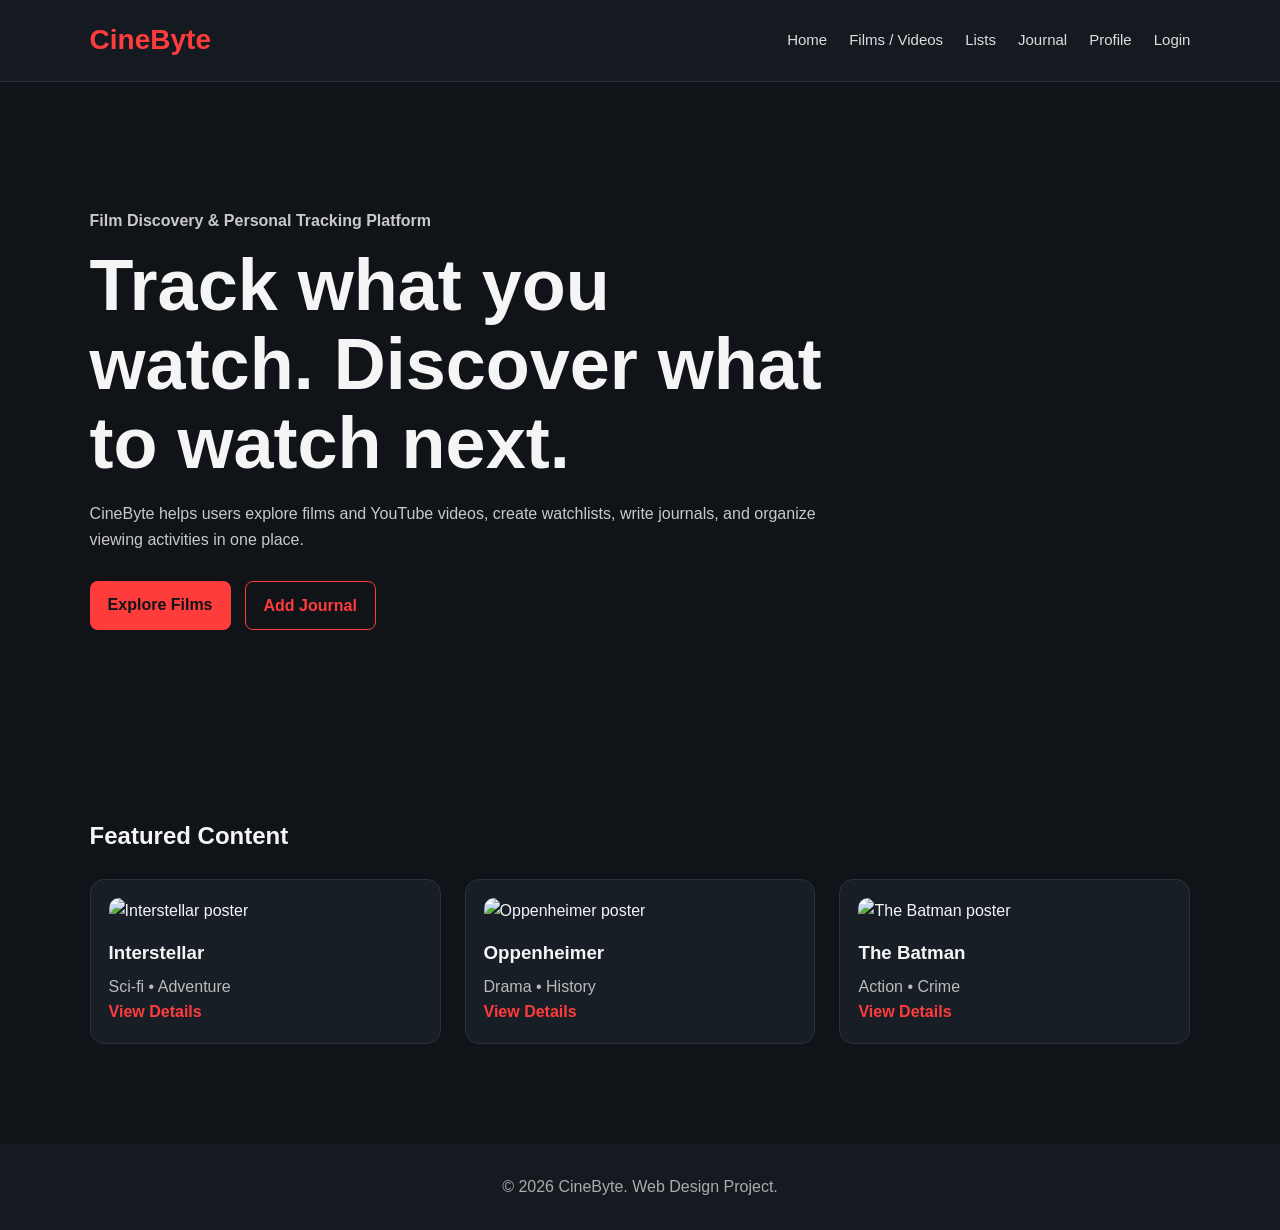
==== index.html @ 82fe27ac "initial commit" ====
<!DOCTYPE html>
<html lang="en">
<head>
  <meta charset="UTF-8" />
  <meta name="viewport" content="width=device-width, initial-scale=1.0" />
  <title>CineByte | Homepage</title>
  <link rel="stylesheet" href="style.css" />
</head>

<body>
  <header class="site-header">
    <a href="index.html" class="logo">CineByte</a>

    <button class="menu-toggle" onclick="toggleMenu()">☰</button>

    <nav id="mainNav">
      <a href="index.html">Home</a>
      <a href="films.html">Films / Videos</a>
      <a href="lists.html">Lists</a>
      <a href="journal.html">Journal</a>
      <a href="profile.html">Profile</a>
      <a href="auth.html" id="authNav">Login</a>
    </nav>
  </header>

  <main>
    <section class="hero">
      <div class="hero-content">
        <p class="tagline">Film Discovery & Personal Tracking Platform</p>
        <h1>Track what you watch. Discover what to watch next.</h1>
        <p>
          CineByte helps users explore films and YouTube videos, create watchlists,
          write journals, and organize viewing activities in one place.
        </p>

        <div class="hero-actions">
          <a href="films.html" class="btn">Explore Films</a>
          <a href="journal.html" class="btn btn-secondary">Add Journal</a>
        </div>
      </div>
    </section>

    <section class="content-section">
      <h2>Featured Content</h2>

      <div class="card-grid">
        <article class="movie-card">
          <img src="https://image.tmdb.org/t/p/w500/gEU2QniE6E77NI6lCU6MxlNBvIx.jpg" alt="Interstellar poster">
          <div>
            <h3>Interstellar</h3>
            <p>Sci-fi • Adventure</p>
            <a href="film-detail.html?title=Interstellar" class="small-link">View Details</a>
          </div>
        </article>

        <article class="movie-card">
          <img src="https://image.tmdb.org/t/p/w500/ptpr0kGAckfQkJeJIt8st5dglvd.jpg" alt="Oppenheimer poster">
          <div>
            <h3>Oppenheimer</h3>
            <p>Drama • History</p>
            <a href="film-detail.html?title=Oppenheimer" class="small-link">View Details</a>
          </div>
        </article>

        <article class="movie-card">
          <img src="https://image.tmdb.org/t/p/w500/74xTEgt7R36Fpooo50r9T25onhq.jpg" alt="The Batman poster">
          <div>
            <h3>The Batman</h3>
            <p>Action • Crime</p>
            <a href="film-detail.html?title=The Batman" class="small-link">View Details</a>
          </div>
        </article>
      </div>
    </section>
  </main>

  <footer>
    <p>&copy; 2026 CineByte. Web Design Project.</p>
  </footer>

  <script src="script.js"></script>
</body>
</html>
---- style.css ----
* {
  margin: 0;
  padding: 0;
  box-sizing: border-box;
  font-family: Arial, Helvetica, sans-serif;
}

body {
  background: #101318;
  color: #f5f5f5;
  line-height: 1.6;
}

a {
  color: inherit;
  text-decoration: none;
}

.site-header {
  position: sticky;
  top: 0;
  z-index: 1000;
  background: #151a21;
  padding: 18px 7%;
  display: flex;
  justify-content: space-between;
  align-items: center;
  border-bottom: 1px solid #2b323d;
}

.logo {
  font-size: 28px;
  font-weight: 800;
  color: #ff3c3c;
}

nav {
  display: flex;
  gap: 22px;
}

nav a {
  color: #ddd;
  font-size: 15px;
}

nav a:hover {
  color: #ff3c3c;
}

.menu-toggle {
  display: none;
  background: none;
  border: none;
  color: white;
  font-size: 26px;
  cursor: pointer;
}

.hero {
  min-height: 75vh;
  padding: 80px 7%;
  display: flex;
  align-items: center;
  background:
    linear-gradient(rgba(16, 19, 24, 0.75), rgba(16, 19, 24, 0.95)),
    url("https://image.tmdb.org/t/p/original/5YZbUmjbMa3ClvSW1Wj3D6XGolb.jpg") center/cover;
}

.hero-content {
  max-width: 750px;
}

.tagline {
  color: #ff3c3c;
  font-weight: bold;
  margin-bottom: 12px;
}

.hero h1,
.page-header h1 {
  font-size: clamp(38px, 6vw, 72px);
  line-height: 1.1;
  margin-bottom: 18px;
}

.hero p,
.page-header p {
  color: #c9c9c9;
  max-width: 750px;
}

.hero-actions {
  margin-top: 28px;
  display: flex;
  gap: 14px;
  flex-wrap: wrap;
}

.btn {
  display: inline-block;
  background: #ff3c3c;
  color: #101318;
  padding: 11px 18px;
  border-radius: 8px;
  border: none;
  cursor: pointer;
  font-weight: bold;
}

.btn:hover {
  background: #ffc84a;
}

.btn-secondary {
  background: transparent;
  color: #ff3c3c;
  border: 1px solid #ff3c3c;
}

.small-btn {
  padding: 8px 12px;
  font-size: 14px;
  margin-top: 10px;
}

.small-link {
  color: #ff3c3c;
  font-weight: bold;
}

.page-header,
.content-section {
  padding: 60px 7%;
}

.content-section h2 {
  margin-bottom: 24px;
}

.card-grid {
  display: grid;
  grid-template-columns: repeat(auto-fit, minmax(210px, 1fr));
  gap: 24px;
}

.movie-card,
.list-card,
.box,
.review-box {
  background: #181e26;
  border: 1px solid #2b323d;
  border-radius: 14px;
  padding: 18px;
}

.movie-card img {
  width: 100%;
  height: 310px;
  object-fit: cover;
  border-radius: 10px;
  margin-bottom: 14px;
}

.movie-card h3 {
  margin-bottom: 6px;
}

.movie-card p,
.list-card p {
  color: #bbb;
}

.search-box,
input,
textarea,
select {
  width: 100%;
  padding: 13px;
  margin-bottom: 18px;
  background: #0f1217;
  color: white;
  border: 1px solid #333b47;
  border-radius: 8px;
}

.list-grid {
  display: grid;
  grid-template-columns: repeat(auto-fit, minmax(230px, 1fr));
  gap: 22px;
  margin-bottom: 30px;
}

.detail-layout {
  padding: 60px 7%;
  display: grid;
  grid-template-columns: 320px 1fr;
  gap: 40px;
  align-items: start;
}

.detail-poster {
  width: 100%;
  border-radius: 14px;
}

.detail-info p {
  color: #c9c9c9;
  margin-bottom: 16px;
}

.video-box {
  position: relative;
  width: 100%;
  padding-top: 56.25%;
  margin: 24px 0;
}

.video-box iframe {
  position: absolute;
  inset: 0;
  width: 100%;
  height: 100%;
  border: none;
  border-radius: 14px;
}

.journal-layout,
.profile-layout {
  display: grid;
  grid-template-columns: 1fr 1fr;
  gap: 24px;
}

.profile-layout {
  grid-template-columns: 260px 1fr;
}

.profile-sidebar {
  background: #181e26;
  padding: 20px;
  border-radius: 14px;
  border: 1px solid #2b323d;
  height: fit-content;
}

.profile-sidebar a {
  display: block;
  padding: 10px 0;
  color: #ddd;
  border-bottom: 1px solid #2b323d;
}

.profile-sidebar a:hover {
  color: #ff3c3c;
}

.profile-content {
  display: grid;
  gap: 20px;
}

footer {
  text-align: center;
  padding: 30px;
  background: #151a21;
  color: #aaa;
  margin-top: 40px;
}

@media (max-width: 768px) {
  .site-header {
    padding: 16px 5%;
  }

  .menu-toggle {
    display: block;
  }

  nav {
    display: none;
    position: absolute;
    top: 68px;
    left: 0;
    width: 100%;
    background: #151a21;
    flex-direction: column;
    padding: 20px 7%;
    border-bottom: 1px solid #2b323d;
  }

  nav.show {
    display: flex;
  }

  .hero,
  .page-header,
  .content-section,
  .detail-layout {
    padding-left: 5%;
    padding-right: 5%;
  }

  .detail-layout,
  .journal-layout,
  .profile-layout {
    grid-template-columns: 1fr;
  }

  .movie-card img {
    height: 260px;
  }
}
.auth-layout {
  display: grid;
  grid-template-columns: 1fr 1fr;
  gap: 24px;
}

.user-status {
  color: #ffb000;
  font-weight: bold;
}

.logout-btn {
  background: transparent;
  border: 1px solid #ffb000;
  color: #ffb000;
  padding: 8px 12px;
  border-radius: 8px;
  cursor: pointer;
}

.protected-message {
  text-align: center;
  padding: 80px 7%;
}

@media (max-width: 768px) {
  .auth-layout {
    grid-template-columns: 1fr;
  }
}
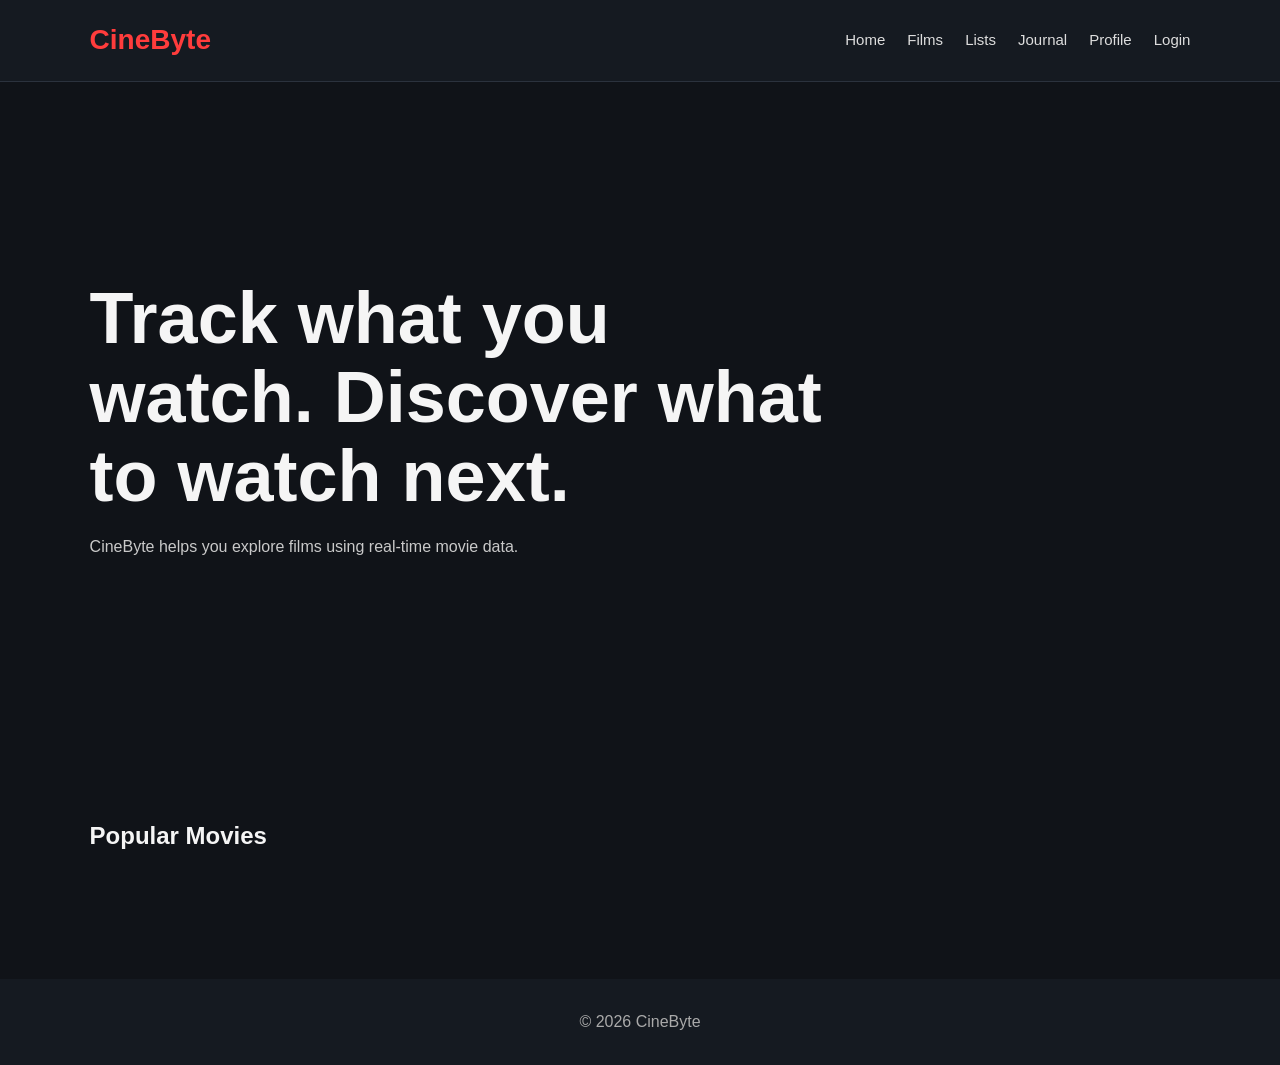
==== commit 16780eac: "Integrate movies API" ====
--- a/index.html
+++ b/index.html
@@ -8,76 +8,41 @@
 </head>
 
 <body>
-  <header class="site-header">
-    <a href="index.html" class="logo">CineByte</a>
+<header class="site-header">
+  <a href="index.html" class="logo">CineByte</a>
 
-    <button class="menu-toggle" onclick="toggleMenu()">☰</button>
+  <button class="menu-toggle" onclick="toggleMenu()">☰</button>
 
-    <nav id="mainNav">
-      <a href="index.html">Home</a>
-      <a href="films.html">Films / Videos</a>
-      <a href="lists.html">Lists</a>
-      <a href="journal.html">Journal</a>
-      <a href="profile.html">Profile</a>
-      <a href="auth.html" id="authNav">Login</a>
-    </nav>
-  </header>
+  <nav id="mainNav">
+    <a href="index.html">Home</a>
+    <a href="films.html">Films</a>
+    <a href="lists.html">Lists</a>
+    <a href="journal.php">Journal</a>
+    <a href="profile.html">Profile</a>
+    <a href="auth.html" id="authNav">Login</a>
+  </nav>
+</header>
 
-  <main>
-    <section class="hero">
-      <div class="hero-content">
-        <p class="tagline">Film Discovery & Personal Tracking Platform</p>
-        <h1>Track what you watch. Discover what to watch next.</h1>
-        <p>
-          CineByte helps users explore films and YouTube videos, create watchlists,
-          write journals, and organize viewing activities in one place.
-        </p>
+<main>
+  <section class="hero">
+    <div class="hero-content">
+      <h1>Track what you watch. Discover what to watch next.</h1>
+      <p>CineByte helps you explore films using real-time movie data.</p>
+    </div>
+  </section>
 
-        <div class="hero-actions">
-          <a href="films.html" class="btn">Explore Films</a>
-          <a href="journal.html" class="btn btn-secondary">Add Journal</a>
-        </div>
-      </div>
-    </section>
+  <section class="content-section">
+    <h2>Popular Movies</h2>
 
-    <section class="content-section">
-      <h2>Featured Content</h2>
+    <!-- API MOVIES GO HERE -->
+    <div class="card-grid movie-container"></div>
+  </section>
+</main>
 
-      <div class="card-grid">
-        <article class="movie-card">
-          <img src="https://image.tmdb.org/t/p/w500/gEU2QniE6E77NI6lCU6MxlNBvIx.jpg" alt="Interstellar poster">
-          <div>
-            <h3>Interstellar</h3>
-            <p>Sci-fi • Adventure</p>
-            <a href="film-detail.html?title=Interstellar" class="small-link">View Details</a>
-          </div>
-        </article>
+<footer>
+  <p>&copy; 2026 CineByte</p>
+</footer>
 
-        <article class="movie-card">
-          <img src="https://image.tmdb.org/t/p/w500/ptpr0kGAckfQkJeJIt8st5dglvd.jpg" alt="Oppenheimer poster">
-          <div>
-            <h3>Oppenheimer</h3>
-            <p>Drama • History</p>
-            <a href="film-detail.html?title=Oppenheimer" class="small-link">View Details</a>
-          </div>
-        </article>
-
-        <article class="movie-card">
-          <img src="https://image.tmdb.org/t/p/w500/74xTEgt7R36Fpooo50r9T25onhq.jpg" alt="The Batman poster">
-          <div>
-            <h3>The Batman</h3>
-            <p>Action • Crime</p>
-            <a href="film-detail.html?title=The Batman" class="small-link">View Details</a>
-          </div>
-        </article>
-      </div>
-    </section>
-  </main>
-
-  <footer>
-    <p>&copy; 2026 CineByte. Web Design Project.</p>
-  </footer>
-
-  <script src="script.js"></script>
+<script src="script.js"></script>
 </body>
 </html>
--- a/style.css
+++ b/style.css
@@ -340,4 +340,27 @@
   .auth-layout {
     grid-template-columns: 1fr;
   }
-}+}
+
+/* =====================
+   JOURNAL
+===================== */
+
+.journal-poster {
+  width: 100px;
+  height: 150px;
+  object-fit: cover;
+  border-radius: 8px;
+  margin-bottom: 10px;
+<<<<<<< HEAD
+}
+/* Light mode */
+body.light-mode { background: #f4f4f4; color: #111; }
+body.light-mode .site-header, body.light-mode footer { background: #fff; border-color: #ddd; }
+body.light-mode .movie-card, body.light-mode .list-card,
+body.light-mode .box, body.light-mode .review-box { background: #fff; border-color: #ddd; }
+body.light-mode nav a, body.light-mode .profile-sidebar a { color: #333; }
+body.light-mode input, body.light-mode textarea, body.light-mode select { background: #f9f9f9; color: #111; border-color: #ccc; }
+=======
+}
+>>>>>>> 8866ed962a20c841d042d89cdba874f699c95b21
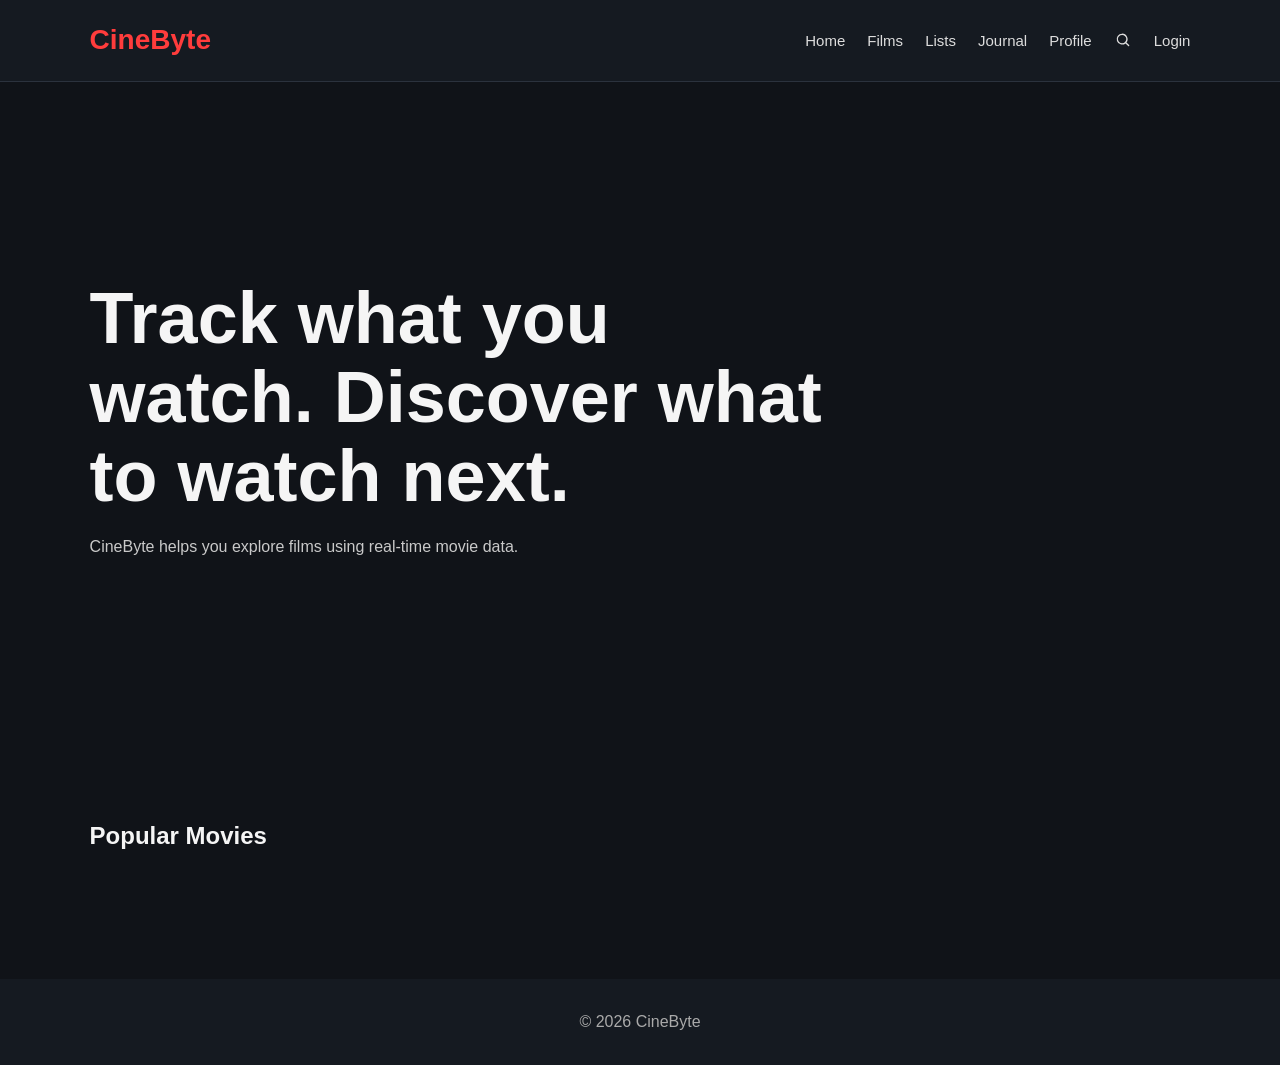
==== commit 6e37a014: "Add search feature, edit header and edit films.html" ====
--- a/index.html
+++ b/index.html
@@ -17,8 +17,34 @@
     <a href="index.html">Home</a>
     <a href="films.html">Films</a>
     <a href="lists.html">Lists</a>
-    <a href="journal.php">Journal</a>
+    <a href="journal.html">Journal</a>
     <a href="profile.html">Profile</a>
+
+    <div class="header-search">
+      <button type="button" id="headerSearchToggle" class="header-search-btn" aria-label="Open search">
+        <svg
+          class="search-icon"
+          viewBox="0 0 24 24"
+          aria-hidden="true"
+        >
+          <path
+            d="M10.8 5.2a5.6 5.6 0 1 1 0 11.2a5.6 5.6 0 0 1 0-11.2Zm0-1.7a7.3 7.3 0 1 0 4.55 13.02l3.56 3.56a.9.9 0 0 0 1.27-1.27l-3.56-3.56A7.3 7.3 0 0 0 10.8 3.5Z"
+          />
+        </svg>
+      </button>
+
+      <div id="headerSearchBox" class="header-search-box">
+        <input
+          type="text"
+          id="headerSearchInput"
+          placeholder="Search films..."
+          autocomplete="off"
+        />
+
+        <div id="headerSearchResults" class="header-search-results"></div>
+      </div>
+    </div>
+
     <a href="auth.html" id="authNav">Login</a>
   </nav>
 </header>
--- a/style.css
+++ b/style.css
@@ -352,7 +352,6 @@
   object-fit: cover;
   border-radius: 8px;
   margin-bottom: 10px;
-<<<<<<< HEAD
 }
 /* Light mode */
 body.light-mode { background: #f4f4f4; color: #111; }
@@ -361,6 +360,255 @@
 body.light-mode .box, body.light-mode .review-box { background: #fff; border-color: #ddd; }
 body.light-mode nav a, body.light-mode .profile-sidebar a { color: #333; }
 body.light-mode input, body.light-mode textarea, body.light-mode select { background: #f9f9f9; color: #111; border-color: #ccc; }
-=======
-}
->>>>>>> 8866ed962a20c841d042d89cdba874f699c95b21
+
+/* =====================
+   HEADER SEARCH
+===================== */
+
+/* =====================
+   MINIMAL HEADER SEARCH
+===================== */
+
+.header-search {
+  position: relative;
+  display: flex;
+  align-items: center;
+}
+
+.header-search-btn {
+  width: auto;
+  height: auto;
+  padding: 0;
+  margin: 0;
+  background: transparent;
+  border: none;
+  color: #ddd;
+  cursor: pointer;
+  display: flex;
+  align-items: center;
+  justify-content: center;
+}
+
+.header-search-btn:hover {
+  color: #ff3c3c;
+}
+
+.search-icon {
+  width: 18px;
+  height: 18px;
+  display: block;
+  fill: currentColor;
+}
+
+.header-search-box {
+  position: absolute;
+  top: 34px;
+  right: 0;
+  width: 310px;
+  background: #181e26;
+  border: 1px solid #2b323d;
+  border-radius: 12px;
+  padding: 10px;
+  display: none;
+  box-shadow: 0 16px 40px rgba(0, 0, 0, 0.35);
+}
+
+.header-search-box.show {
+  display: block;
+}
+
+.header-search-box input {
+  margin-bottom: 8px;
+}
+
+.header-search-results {
+  max-height: 340px;
+  overflow-y: auto;
+}
+
+.header-result-item {
+  display: flex;
+  gap: 10px;
+  padding: 9px;
+  border-radius: 8px;
+}
+
+.header-result-item:hover {
+  background: #222a35;
+}
+
+.header-result-item img {
+  width: 42px;
+  height: 62px;
+  object-fit: cover;
+  border-radius: 6px;
+}
+
+.header-result-info h4 {
+  font-size: 14px;
+  margin-bottom: 2px;
+}
+
+.header-result-info p {
+  color: #aaa;
+  font-size: 12px;
+}
+
+.header-search-empty {
+  color: #aaa;
+  font-size: 13px;
+  padding: 8px;
+}
+
+nav {
+  display: flex;
+  align-items: center;
+  gap: 22px;
+}
+
+nav a,
+.header-search-btn {
+  font-size: 15px;
+  line-height: 1;
+}
+
+/* =====================
+   FILMS PAGE
+===================== */
+
+.films-page-header {
+  border-bottom: 1px solid #2b323d;
+}
+
+.film-browser-section {
+  padding-top: 35px;
+}
+
+.film-browser-top {
+  display: flex;
+  justify-content: space-between;
+  align-items: end;
+  gap: 24px;
+  margin-bottom: 24px;
+}
+
+.film-main-search {
+  display: flex;
+  gap: 10px;
+  width: min(520px, 100%);
+}
+
+.film-main-search input {
+  margin-bottom: 0;
+}
+
+.film-main-search .btn {
+  min-width: 100px;
+}
+
+.film-toolbar {
+  background: #181e26;
+  border: 1px solid #2b323d;
+  border-radius: 14px;
+  padding: 16px;
+  margin-bottom: 28px;
+  display: grid;
+  grid-template-columns: 1fr 1fr 1fr auto;
+  gap: 14px;
+  align-items: end;
+}
+
+.filter-group label {
+  display: block;
+  color: #aaa;
+  font-size: 13px;
+  margin-bottom: 6px;
+}
+
+.filter-group input,
+.filter-group select {
+  margin-bottom: 0;
+}
+
+.poster-grid {
+  display: grid;
+  grid-template-columns: repeat(auto-fill, minmax(155px, 1fr));
+  gap: 22px;
+}
+
+.poster-card {
+  background: transparent;
+}
+
+.poster-card a {
+  display: block;
+}
+
+.poster-card img {
+  width: 100%;
+  aspect-ratio: 2 / 3;
+  object-fit: cover;
+  border-radius: 9px;
+  border: 1px solid #2b323d;
+  transition: transform 0.2s ease, border-color 0.2s ease;
+}
+
+.poster-card img:hover {
+  transform: translateY(-4px);
+  border-color: #ff3c3c;
+}
+
+.poster-card h3 {
+  font-size: 15px;
+  margin-top: 9px;
+  line-height: 1.25;
+}
+
+.poster-card p {
+  color: #aaa;
+  font-size: 13px;
+  margin-top: 2px;
+}
+
+.muted-text {
+  color: #bbb;
+  margin-bottom: 18px;
+}
+
+.load-more-wrap {
+  display: flex;
+  justify-content: center;
+  margin-top: 35px;
+}
+
+@media (max-width: 900px) {
+  .film-browser-top {
+    flex-direction: column;
+    align-items: stretch;
+  }
+
+  .film-main-search {
+    width: 100%;
+  }
+
+  .film-toolbar {
+    grid-template-columns: 1fr 1fr;
+  }
+}
+
+@media (max-width: 768px) {
+  .header-search {
+    width: 100%;
+    align-items: flex-start;
+  }
+
+  .header-search-btn {
+    padding: 10px 0;
+  }
+
+  .header-search-box {
+    position: static;
+    width: 100%;
+    margin-top: 8px;
+  }
+}
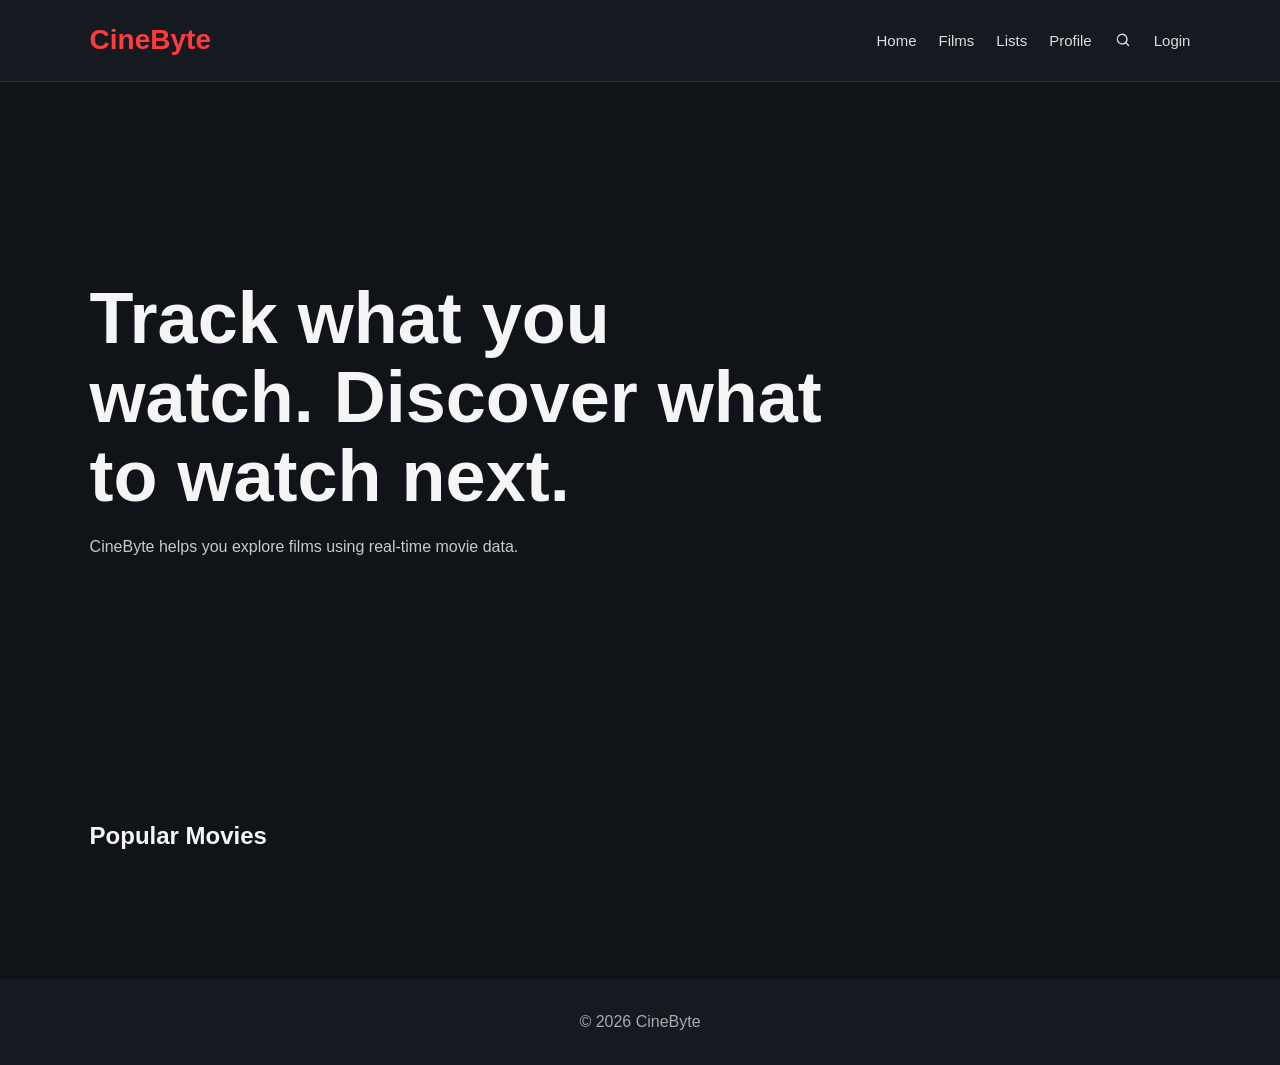
==== commit 4eab4b8d: "Added +Journal button" ====
--- a/index.html
+++ b/index.html
@@ -17,8 +17,7 @@
     <a href="index.html">Home</a>
     <a href="films.html">Films</a>
     <a href="lists.html">Lists</a>
-    <a href="journal.html">Journal</a>
-    <a href="profile.html">Profile</a>
+    <a href="profile.php">Profile</a>
 
     <div class="header-search">
       <button type="button" id="headerSearchToggle" class="header-search-btn" aria-label="Open search">
@@ -45,7 +44,7 @@
       </div>
     </div>
 
-    <a href="auth.html" id="authNav">Login</a>
+    <a href="login.html" id="authNav">Login</a>
   </nav>
 </header>
 
@@ -62,6 +61,7 @@
 
     <!-- API MOVIES GO HERE -->
     <div class="card-grid movie-container"></div>
+    
   </section>
 </main>
 
@@ -69,6 +69,26 @@
   <p>&copy; 2026 CineByte</p>
 </footer>
 
+<div id="journalSearchModal" class="journal-modal">
+  <div class="journal-modal-box">
+    <div class="journal-modal-header">
+      <h2>Add to your journal...</h2>
+      <button id="journalModalClose" class="journal-modal-close" type="button">×</button>
+    </div>
+
+    <div class="journal-modal-body">
+      <input
+        type="text"
+        id="journalSearchInput"
+        placeholder="Search for film..."
+        autocomplete="off"
+      />
+
+      <div id="journalSearchResults" class="journal-modal-results"></div>
+    </div>
+  </div>
+</div>
+
 <script src="script.js"></script>
 </body>
 </html>
--- a/style.css
+++ b/style.css
@@ -143,6 +143,7 @@
   grid-template-columns: repeat(auto-fit, minmax(210px, 1fr));
   gap: 24px;
 }
+
 
 .movie-card,
 .list-card,
@@ -342,17 +343,78 @@
   }
 }
 
+
 /* =====================
    JOURNAL
 ===================== */
 
+.content-section.journal-layout {
+  display: block;
+  padding: 60px 7%;
+}
+
+.journal-full-width {
+  width: 100%;
+  max-width: none;
+  margin: 0;
+}
+
+.journal-form-box {
+  width: 100%;
+  max-width: none;
+  padding: 40px;
+}
+
+.journal-content {
+  display: grid;
+  grid-template-columns: 380px minmax(0, 1fr);
+  gap: 56px;
+  align-items: start;
+}
+
 .journal-poster {
-  width: 100px;
-  height: 150px;
+  width: 100%;
+  max-width: 380px;
+  height: 570px;
   object-fit: cover;
-  border-radius: 8px;
-  margin-bottom: 10px;
-}
+  border-radius: 16px;
+}
+
+.journal-form-area {
+  width: 100%;
+}
+
+.journal-form-area h2 {
+  font-size: 42px;
+  margin-bottom: 28px;
+}
+
+.journal-form-area input,
+.journal-form-area textarea {
+  width: 100%;
+  max-width: none;
+}
+
+.journal-form-area textarea {
+  min-height: 300px;
+}
+
+.journal-form-area .btn {
+  width: fit-content;
+}
+
+@media (max-width: 850px) {
+  .journal-content {
+    grid-template-columns: 1fr;
+  }
+
+  .journal-poster {
+    max-width: 260px;
+    height: auto;
+  }
+}
+
+
 /* Light mode */
 body.light-mode { background: #f4f4f4; color: #111; }
 body.light-mode .site-header, body.light-mode footer { background: #fff; border-color: #ddd; }
@@ -360,10 +422,6 @@
 body.light-mode .box, body.light-mode .review-box { background: #fff; border-color: #ddd; }
 body.light-mode nav a, body.light-mode .profile-sidebar a { color: #333; }
 body.light-mode input, body.light-mode textarea, body.light-mode select { background: #f9f9f9; color: #111; border-color: #ccc; }
-
-/* =====================
-   HEADER SEARCH
-===================== */
 
 /* =====================
    MINIMAL HEADER SEARCH
@@ -611,4 +669,286 @@
     width: 100%;
     margin-top: 8px;
   }
+}
+
+/* =====================
+   FIX MOBILE HEADER SEARCH ALIGNMENT
+===================== */
+
+@media (max-width: 768px) {
+  nav .header-search {
+    width: 100%;
+    display: block;
+  }
+
+  nav .header-search-btn {
+    width: 100%;
+    padding: 0;
+    margin: 0;
+    height: auto;
+    color: #ddd;
+  }
+
+  nav .search-icon {
+    width: 18px;
+    height: 18px;
+  }
+
+  nav .header-search-box {
+    position: static;
+    width: 100%;
+    margin-top: 12px;
+  }
+}
+
+@media (max-width: 768px) {
+  #mainNav {
+    align-items: center;
+    text-align: center;
+  }
+
+  #mainNav .header-search {
+    width: 100%;
+    display: flex;
+    justify-content: center;
+    align-items: center;
+  }
+
+  #mainNav .header-search-btn {
+    width: 100%;
+    padding: 10px 0;
+    display: flex;
+    justify-content: center;
+    align-items: center;
+  }
+
+  #mainNav .search-icon {
+    width: 18px;
+    height: 18px;
+  }
+
+  #mainNav .header-search-box {
+    position: static;
+    width: min(90%, 320px);
+    margin: 10px auto 0;
+  }
+}
+
+/* =====================
+   LISTS PAGE
+===================== */
+
+.login-required-note {
+  color: #aaa;
+  font-size: 13px;
+  margin-top: 10px;
+}
+
+.list-movie-preview-grid {
+  display: grid;
+  grid-template-columns: repeat(4, 1fr);
+  gap: 8px;
+  margin: 14px 0;
+}
+
+.list-movie-preview img {
+  width: 100%;
+  aspect-ratio: 2 / 3;
+  object-fit: cover;
+  border-radius: 7px;
+  border: 1px solid #2b323d;
+}
+
+.remove-list-movie-btn {
+  width: 100%;
+  margin-top: 5px;
+  padding: 5px;
+  font-size: 11px;
+  background: transparent;
+  border: 1px solid #333b47;
+  color: #bbb;
+  border-radius: 5px;
+  cursor: pointer;
+}
+
+.remove-list-movie-btn:hover {
+  color: #ff3c3c;
+  border-color: #ff3c3c;
+}
+
+/* =====================
+   AUTH PAGE
+===================== */
+
+.auth-message {
+  width: 86%;
+  margin: 0 auto 20px;
+  padding: 14px 18px;
+  background: #2a1d1d;
+  border: 1px solid #ff3c3c;
+  color: #ffb3b3;
+  border-radius: 10px;
+}
+
+.user-status {
+  color: #ffb000;
+  font-weight: bold;
+}
+
+.auth-single-layout {
+  display: flex;
+  justify-content: center;
+  align-items: flex-start;
+}
+
+.auth-card {
+  width: min(430px, 100%);
+}
+
+.auth-card h2 {
+  margin-bottom: 20px;
+}
+
+.auth-switch {
+  margin-top: 18px;
+  color: #c9c9c9;
+}
+
+.auth-switch a {
+  color: #ff3c3c;
+  font-weight: bold;
+}
+
+.auth-message {
+  margin-bottom: 18px;
+  padding: 12px 14px;
+  background: #2a1d1d;
+  border: 1px solid #ff3c3c;
+  color: #ffb3b3;
+  border-radius: 8px;
+}
+
+/* FORGOT PASSWORD
+===================== */
+.forgot-password-link {
+  display: inline-block;
+  margin: -8px 0 18px;
+  color: #ff3c3c;
+  font-size: 14px;
+  font-weight: bold;
+}
+
+.forgot-password-link:hover {
+  color: #ffc84a;
+}
+
+.journal-open-btn {
+  background: #00c030;
+  color: #fff !important;
+  padding: 9px 16px;
+  border-radius: 6px;
+  font-weight: 800;
+}
+
+.journal-open-btn:hover {
+  background: #00a82a;
+}
+
+.journal-modal {
+  position: fixed;
+  inset: 0;
+  background: rgba(5, 10, 14, 0.82);
+  backdrop-filter: blur(8px);
+  display: none;
+  align-items: flex-start;
+  justify-content: center;
+  padding-top: 90px;
+  z-index: 9999;
+}
+
+.journal-modal.show {
+  display: flex;
+}
+
+.journal-modal-box {
+  width: min(900px, 90%);
+  background: #415568;
+  border-radius: 6px;
+  overflow: hidden;
+  box-shadow: 0 20px 80px rgba(0, 0, 0, 0.45);
+}
+
+.journal-modal-header {
+  display: flex;
+  justify-content: space-between;
+  align-items: center;
+  padding: 22px 28px;
+  border-bottom: 1px solid rgba(0, 0, 0, 0.18);
+}
+
+.journal-modal-header h2 {
+  margin: 0;
+  color: #fff;
+}
+
+.journal-modal-close {
+  background: transparent;
+  border: none;
+  color: #b7c5d3;
+  font-size: 42px;
+  cursor: pointer;
+  line-height: 1;
+}
+
+.journal-modal-body {
+  padding: 42px 28px 34px;
+  display: flex;
+  flex-direction: column;
+  align-items: center;
+}
+
+#journalSearchInput {
+  width: min(560px, 100%);
+  padding: 18px 20px;
+  font-size: 18px;
+  border-radius: 5px;
+  border: none;
+  background: #fff;
+  color: #111;
+}
+
+.journal-modal-results {
+  width: min(560px, 100%);
+  margin-top: 20px;
+}
+
+.journal-modal-result {
+  display: flex;
+  gap: 14px;
+  align-items: center;
+  padding: 12px;
+  color: #fff;
+  text-decoration: none;
+  border-radius: 8px;
+}
+
+.journal-modal-result:hover {
+  background: rgba(255, 255, 255, 0.12);
+}
+
+.journal-modal-result img {
+  width: 48px;
+  height: 72px;
+  object-fit: cover;
+  border-radius: 4px;
+}
+
+.journal-modal-result h4 {
+  margin: 0 0 4px;
+}
+
+.journal-modal-result p,
+.journal-modal-empty {
+  margin: 0;
+  color: #d3dde6;
 }
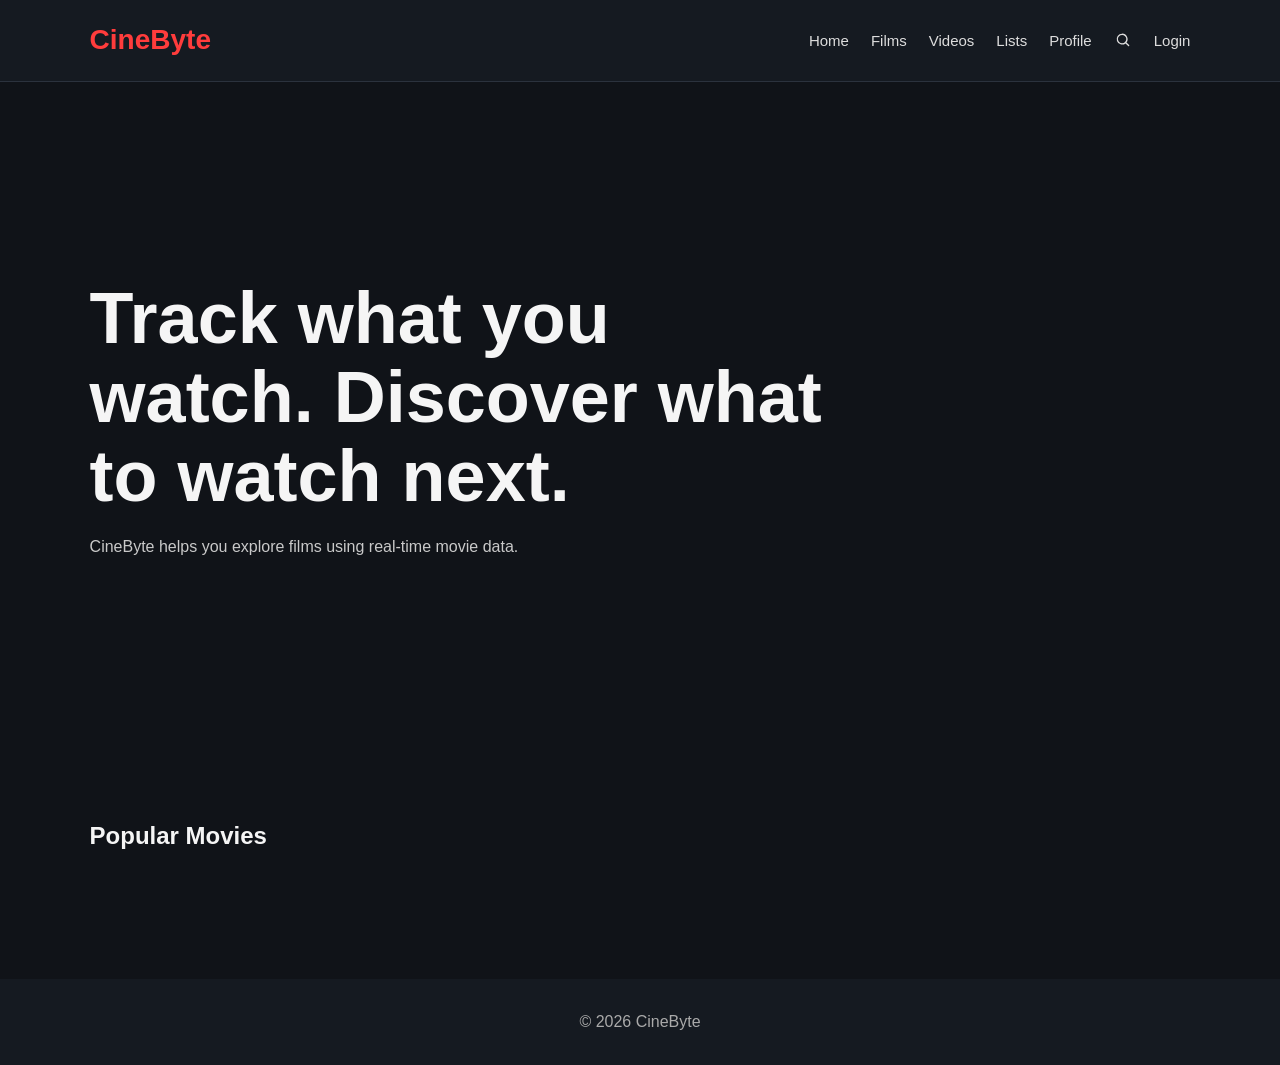
==== commit 62543682: "header changed and added videos.html" ====
--- a/index.html
+++ b/index.html
@@ -16,6 +16,7 @@
   <nav id="mainNav">
     <a href="index.html">Home</a>
     <a href="films.html">Films</a>
+     <a href="videos.html">Videos</a>
     <a href="lists.html">Lists</a>
     <a href="profile.php">Profile</a>
 
--- a/style.css
+++ b/style.css
@@ -261,6 +261,89 @@
   gap: 20px;
 }
 
+.profile-section-header {
+  display: flex;
+  justify-content: space-between;
+  align-items: flex-start;
+  gap: 18px;
+  margin-bottom: 18px;
+}
+
+.profile-list-grid {
+  display: grid;
+  grid-template-columns: repeat(auto-fill, minmax(220px, 1fr));
+  gap: 18px;
+}
+
+.profile-list-card {
+  background: #0f1217;
+  border: 1px solid #2b323d;
+  border-radius: 14px;
+  padding: 16px;
+}
+
+.profile-list-card h3 {
+  margin-bottom: 6px;
+}
+
+.profile-list-posters {
+  display: grid;
+  grid-template-columns: repeat(4, 1fr);
+  gap: 8px;
+  margin-top: 12px;
+}
+
+.profile-list-posters img {
+  width: 100%;
+  aspect-ratio: 2 / 3;
+  object-fit: cover;
+  border-radius: 7px;
+  border: 1px solid #2b323d;
+}
+
+.profile-watchlist-grid {
+  display: grid;
+  grid-template-columns: repeat(auto-fill, minmax(125px, 1fr));
+  gap: 18px;
+}
+
+.profile-watchlist-card img {
+  width: 100%;
+  aspect-ratio: 2 / 3;
+  object-fit: cover;
+  border-radius: 8px;
+  border: 1px solid #2b323d;
+}
+
+.profile-watchlist-card h3 {
+  font-size: 14px;
+  line-height: 1.25;
+  margin-top: 8px;
+}
+
+.remove-watchlist-btn {
+  width: 100%;
+  margin-top: 9px;
+  padding: 8px 10px;
+  background: transparent;
+  color: #ff3c3c;
+  border: 1px solid #ff3c3c;
+  border-radius: 7px;
+  cursor: pointer;
+  font-weight: 700;
+}
+
+.remove-watchlist-btn:hover {
+  background: #ff3c3c;
+  color: #101318;
+}
+
+@media (max-width: 700px) {
+  .profile-section-header {
+    flex-direction: column;
+  }
+}
+
 footer {
   text-align: center;
   padding: 30px;
@@ -276,22 +359,6 @@
 
   .menu-toggle {
     display: block;
-  }
-
-  nav {
-    display: none;
-    position: absolute;
-    top: 68px;
-    left: 0;
-    width: 100%;
-    background: #151a21;
-    flex-direction: column;
-    padding: 20px 7%;
-    border-bottom: 1px solid #2b323d;
-  }
-
-  nav.show {
-    display: flex;
   }
 
   .hero,
@@ -342,7 +409,6 @@
     grid-template-columns: 1fr;
   }
 }
-
 
 /* =====================
    JOURNAL
@@ -672,83 +738,152 @@
 }
 
 /* =====================
-   FIX MOBILE HEADER SEARCH ALIGNMENT
-===================== */
-
-@media (max-width: 768px) {
-  nav .header-search {
-    width: 100%;
-    display: block;
-  }
-
-  nav .header-search-btn {
-    width: 100%;
-    padding: 0;
-    margin: 0;
-    height: auto;
-    color: #ddd;
-  }
-
-  nav .search-icon {
-    width: 18px;
-    height: 18px;
-  }
-
-  nav .header-search-box {
-    position: static;
-    width: 100%;
-    margin-top: 12px;
-  }
-}
-
-@media (max-width: 768px) {
-  #mainNav {
-    align-items: center;
-    text-align: center;
-  }
-
-  #mainNav .header-search {
-    width: 100%;
-    display: flex;
-    justify-content: center;
-    align-items: center;
-  }
-
-  #mainNav .header-search-btn {
-    width: 100%;
-    padding: 10px 0;
-    display: flex;
-    justify-content: center;
-    align-items: center;
-  }
-
-  #mainNav .search-icon {
-    width: 18px;
-    height: 18px;
-  }
-
-  #mainNav .header-search-box {
-    position: static;
-    width: min(90%, 320px);
-    margin: 10px auto 0;
-  }
-}
-
-/* =====================
    LISTS PAGE
 ===================== */
 
-.login-required-note {
-  color: #aaa;
+html {
+  scroll-behavior: smooth;
+}
+
+.lists-page-header {
+  min-height: auto;
+  padding-top: 70px;
+  padding-bottom: 60px;
+  border-bottom: 1px solid #2b323d;
+}
+
+.lists-page-header h1 {
+  margin-bottom: 22px;
+}
+
+.lists-page-header .hero-actions {
+  margin-top: 28px;
+}
+
+.lists-showcase-header {
+  display: block;
+  margin-bottom: 22px;
+}
+
+.lists-showcase-header h2 {
+  margin-bottom: 0;
+}
+
+.lists-category-showcase {
+  display: grid;
+  grid-template-columns: repeat(5, minmax(0, 1fr));
+  gap: 24px;
+  align-items: stretch;
+}
+
+.list-category-card,
+.my-list-card {
+  display: block;
+  min-height: 170px;
+  background: #181e26;
+  border: 1px solid #2b323d;
+  border-radius: 16px;
+  padding: 24px;
+  color: #f5f5f5;
+  cursor: pointer;
+  transition: transform 0.2s ease, border-color 0.2s ease, background 0.2s ease;
+}
+
+.list-category-card:hover,
+.list-category-card.active,
+.my-list-card:hover {
+  transform: translateY(-4px);
+  border-color: #ff3c3c;
+  background: #202733;
+}
+
+.list-category-card h2,
+.my-list-card h2 {
+  font-size: 22px;
+  line-height: 1.25;
+  margin-bottom: 14px;
+}
+
+.list-category-card p,
+.my-list-card p {
+  color: #bbb;
+  font-size: 15px;
+  line-height: 1.5;
+}
+
+.my-list-card h2 {
+  color: #ff3c3c;
+}
+
+.lists-section-header {
+  display: flex;
+  justify-content: space-between;
+  align-items: flex-end;
+  gap: 18px;
+  margin-bottom: 22px;
+}
+
+#categoryMovieGrid.poster-grid {
+  display: grid;
+  grid-template-columns: repeat(10, minmax(0, 1fr));
+  gap: 18px;
+}
+
+#categoryMovieGrid .poster-card {
+  min-width: 0;
+}
+
+#categoryMovieGrid .poster-card img {
+  width: 100%;
+  aspect-ratio: 2 / 3;
+  height: auto;
+  object-fit: cover;
+  border-radius: 8px;
+}
+
+#categoryMovieGrid .poster-card h3 {
   font-size: 13px;
-  margin-top: 10px;
+  line-height: 1.25;
+  margin-top: 8px;
+}
+
+#categoryMovieGrid .poster-card p {
+  font-size: 12px;
+  color: #bbb;
+}
+
+#createdListsSection {
+  scroll-margin-top: 95px;
+}
+
+.user-lists-grid {
+  display: grid;
+  grid-template-columns: repeat(auto-fill, minmax(260px, 1fr));
+  gap: 22px;
+}
+
+.user-list-card {
+  background: #181e26;
+  border: 1px solid #2b323d;
+  border-radius: 16px;
+  padding: 18px;
+}
+
+.user-list-card h3 {
+  margin-bottom: 6px;
+}
+
+.user-list-meta {
+  color: #ffb000;
+  font-size: 14px;
+  margin-bottom: 14px;
 }
 
 .list-movie-preview-grid {
   display: grid;
   grid-template-columns: repeat(4, 1fr);
   gap: 8px;
-  margin: 14px 0;
+  margin: 12px 0 16px;
 }
 
 .list-movie-preview img {
@@ -757,6 +892,7 @@
   object-fit: cover;
   border-radius: 7px;
   border: 1px solid #2b323d;
+  max-height: 120px;
 }
 
 .remove-list-movie-btn {
@@ -774,6 +910,61 @@
 .remove-list-movie-btn:hover {
   color: #ff3c3c;
   border-color: #ff3c3c;
+}
+
+.user-list-card .delete-list-btn {
+  display: inline-flex;
+  align-items: center;
+  justify-content: center;
+  width: fit-content;
+  background: transparent;
+  color: #ff3c3c;
+  border: 1px solid #ff3c3c;
+  padding: 9px 14px;
+  border-radius: 8px;
+  cursor: pointer;
+  font-weight: 700;
+  font-size: 14px;
+  margin-top: 14px;
+  transition: background 0.2s ease, color 0.2s ease, transform 0.2s ease;
+}
+
+.user-list-card .delete-list-btn:hover {
+  background: #ff3c3c;
+  color: #101318;
+  transform: translateY(-2px);
+}
+
+@media (max-width: 1200px) {
+  .lists-category-showcase {
+    grid-template-columns: repeat(3, minmax(0, 1fr));
+  }
+
+  #categoryMovieGrid.poster-grid {
+    grid-template-columns: repeat(6, minmax(0, 1fr));
+  }
+}
+
+@media (max-width: 800px) {
+  .lists-category-showcase {
+    grid-template-columns: repeat(2, minmax(0, 1fr));
+  }
+
+  #categoryMovieGrid.poster-grid {
+    grid-template-columns: repeat(4, minmax(0, 1fr));
+  }
+
+  .lists-section-header {
+    flex-direction: column;
+    align-items: flex-start;
+  }
+}
+
+@media (max-width: 520px) {
+  .lists-category-showcase,
+  #categoryMovieGrid.poster-grid {
+    grid-template-columns: repeat(2, minmax(0, 1fr));
+  }
 }
 
 /* =====================
@@ -951,4 +1142,400 @@
 .journal-modal-empty {
   margin: 0;
   color: #d3dde6;
-}+}
+
+.list-card-actions {
+  display: flex;
+  flex-direction: column;
+  gap: 10px;
+  margin-top: 14px;
+}
+
+.list-detail-layout {
+  display: grid;
+  grid-template-columns: 360px 1fr;
+  gap: 24px;
+  align-items: start;
+}
+
+.add-movies-to-list {
+  margin-top: 32px;
+}
+
+.list-detail-movie-grid {
+  display: grid;
+  grid-template-columns: repeat(auto-fill, minmax(135px, 1fr));
+  gap: 18px;
+}
+
+.list-detail-movie-card img {
+  width: 100%;
+  aspect-ratio: 2 / 3;
+  object-fit: cover;
+  border-radius: 8px;
+  border: 1px solid #2b323d;
+}
+
+.list-detail-movie-card h3 {
+  font-size: 14px;
+  line-height: 1.25;
+  margin-top: 8px;
+}
+
+.list-detail-movie-card p {
+  color: #bbb;
+  font-size: 12px;
+  margin-top: 3px;
+}
+
+.remove-detail-movie-btn {
+  width: 100%;
+  margin-top: 9px;
+  padding: 8px 10px;
+  background: transparent;
+  color: #ff3c3c;
+  border: 1px solid #ff3c3c;
+  border-radius: 7px;
+  cursor: pointer;
+  font-weight: 700;
+}
+
+.remove-detail-movie-btn:hover {
+  background: #ff3c3c;
+  color: #101318;
+}
+
+@media (max-width: 900px) {
+  .list-detail-layout {
+    grid-template-columns: 1fr;
+  }
+}
+
+/* =====================
+   CREATE LIST PAGE POLISH
+===================== */
+
+.create-list-layout {
+  display: grid;
+  grid-template-columns: 360px 1fr;
+  gap: 24px;
+  align-items: start;
+}
+
+.create-list-editor,
+.movie-search-panel {
+  background: #181e26;
+  border: 1px solid #2b323d;
+  border-radius: 16px;
+  padding: 22px;
+}
+
+.selected-movies-section {
+  margin-top: 28px;
+}
+
+.selected-movies-grid {
+  display: grid;
+  gap: 10px;
+  margin-top: 14px;
+}
+
+.selected-movie-card {
+  display: grid;
+  grid-template-columns: 46px 1fr;
+  gap: 10px;
+  align-items: center;
+  background: #0f1217;
+  border: 1px solid #2b323d;
+  border-radius: 10px;
+  padding: 8px;
+}
+
+.selected-movie-card img {
+  width: 46px;
+  height: 69px;
+  object-fit: cover;
+  border-radius: 6px;
+}
+
+.selected-movie-card h4 {
+  font-size: 14px;
+  margin-bottom: 2px;
+}
+
+.selected-movie-card p {
+  font-size: 12px;
+  color: #aaa;
+}
+
+.remove-selected-movie-btn {
+  margin-top: 6px;
+  background: transparent;
+  border: 1px solid #333b47;
+  color: #bbb;
+  padding: 5px 8px;
+  border-radius: 6px;
+  font-size: 12px;
+  cursor: pointer;
+}
+
+.remove-selected-movie-btn:hover {
+  color: #ff3c3c;
+  border-color: #ff3c3c;
+}
+
+.list-search-results {
+  display: grid;
+  gap: 12px;
+  margin-top: 18px;
+}
+
+.list-search-result-card {
+  display: grid;
+  grid-template-columns: 58px 1fr;
+  gap: 14px;
+  align-items: center;
+  background: #0f1217;
+  border: 1px solid #2b323d;
+  border-radius: 12px;
+  padding: 10px;
+}
+
+.list-search-result-card img {
+  width: 58px;
+  height: 87px;
+  object-fit: cover;
+  border-radius: 7px;
+}
+
+.list-search-result-card h3 {
+  font-size: 16px;
+  margin-bottom: 4px;
+}
+
+.list-search-result-card p {
+  font-size: 13px;
+  color: #aaa;
+  margin-bottom: 8px;
+}
+
+.list-search-result-card .small-btn {
+  padding: 7px 10px;
+  font-size: 12px;
+}
+
+@media (max-width: 900px) {
+  .create-list-layout {
+    grid-template-columns: 1fr;
+  }
+}
+
+/* =====================
+   SETTING
+===================== */
+.profile-action-card {
+    margin-top: 20px;
+    padding: 20px;
+    border-radius: 12px;
+    background: #151515;
+    border: 1px solid #333;
+}
+
+.profile-action-card h3 {
+    margin-bottom: 8px;
+}
+
+.profile-action-card p {
+    margin-bottom: 15px;
+    color: #aaa;
+}
+
+/* =====================
+   SETTINGS PAGE
+===================== */
+
+.settings-page {
+  padding-top: 30px;
+}
+
+.settings-card {
+  max-width: 760px;
+  margin: 0 auto;
+  padding: 28px;
+}
+
+.settings-form {
+  display: flex;
+  flex-direction: column;
+  gap: 10px;
+}
+
+.settings-form h2 {
+  margin-bottom: 12px;
+  font-size: 28px;
+}
+
+.settings-form label {
+  font-weight: 700;
+  margin-bottom: 2px;
+}
+
+.settings-form input {
+  margin-bottom: 10px;
+}
+
+.settings-form .btn {
+  width: fit-content;
+  margin-top: 4px;
+}
+
+.settings-divider {
+  height: 1px;
+  background: #333b47;
+  margin: 30px 0;
+}
+
+.settings-message {
+  padding: 12px 14px;
+  border-radius: 8px;
+  margin-bottom: 18px;
+  font-weight: 700;
+}
+
+.settings-message.success {
+  background: #12331f;
+  border: 1px solid #2f8f50;
+  color: #9ff0b7;
+}
+
+.settings-message.error {
+  background: #351818;
+  border: 1px solid #ff3c3c;
+  color: #ffb3b3;
+}
+
+@media (max-width: 768px) {
+  .settings-card {
+    padding: 20px;
+  }
+
+  .settings-form h2 {
+    font-size: 24px;
+  }
+
+  .settings-form .btn {
+    width: 100%;
+  }
+}
+
+/* =====================
+   FINAL MOBILE NAV FIX
+===================== */
+
+@media (max-width: 768px) {
+  .site-header {
+    position: sticky;
+    top: 0;
+    z-index: 10000;
+  }
+
+  .menu-toggle {
+    display: block;
+    position: relative;
+    z-index: 10002;
+  }
+
+  #mainNav {
+    display: none !important;
+    position: absolute;
+    top: 68px;
+    left: 0;
+    width: 100%;
+    background: #151a21;
+    flex-direction: column;
+    align-items: center;
+    text-align: center;
+    gap: 18px;
+    padding: 24px 7%;
+    border-bottom: 1px solid #2b323d;
+    max-height: calc(100vh - 68px);
+    overflow-y: auto;
+    z-index: 10001;
+  }
+
+  #mainNav.show {
+    display: flex !important;
+  }
+
+  #mainNav a {
+    display: block;
+    padding: 8px 0;
+  }
+
+  #mainNav .header-search {
+    width: 100%;
+    display: flex;
+    justify-content: center;
+  }
+
+  #mainNav .header-search-btn {
+    width: auto;
+    padding: 8px 0;
+  }
+
+  #mainNav .header-search-box {
+    position: static;
+    width: min(90%, 320px);
+    margin: 10px auto 0;
+  }
+}
+
+/* YouTube tracker */
+.youtube-form label {
+  display: block;
+  margin: 14px 0 6px;
+  color: #ddd;
+  font-weight: 600;
+}
+
+.form-message {
+  color: #ffb3b3;
+  margin-top: 12px;
+}
+
+.youtube-player {
+  margin-top: 25px;
+  min-height: 240px;
+  display: flex;
+  align-items: center;
+  justify-content: center;
+}
+
+.section-heading-row {
+  margin-top: 35px;
+  display: flex;
+  justify-content: space-between;
+  gap: 12px;
+  align-items: center;
+  flex-wrap: wrap;
+}
+
+.section-heading-row span {
+  color: #aaa;
+}
+
+.youtube-item .btn {
+  margin-top: 10px;
+  margin-right: 8px;
+}
+
+.youtube-help {
+  margin-top: 10px;
+  color: #aaa;
+  font-size: 0.95rem;
+}
+
+.youtube-help a {
+  color: #ff4b2b;
+  font-weight: 700;
+}
